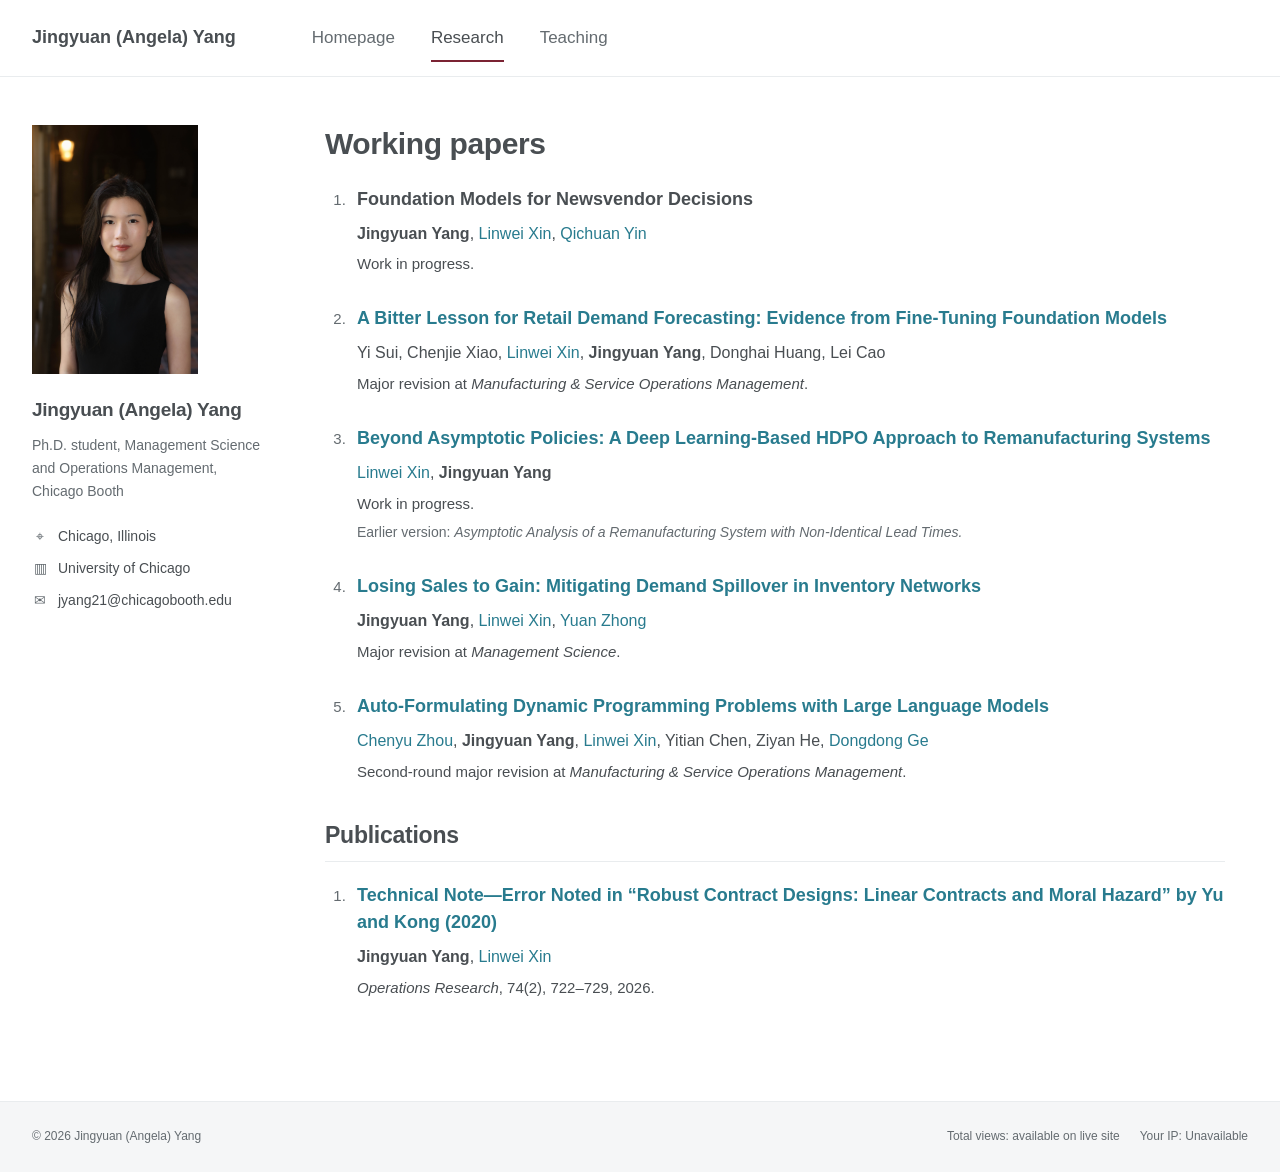
==== docs/research/index.html @ ed700d07 "Prepare academic homepage with current AI and inventory research" ====
<!doctype html>
<html lang="en"><head><meta charset="utf-8"><meta name="viewport" content="width=device-width, initial-scale=1">
<title>Research | Jingyuan (Angela) Yang</title><meta name="description" content="Jingyuan (Angela) Yang, Ph.D. student at Chicago Booth. Research on AI for supply chains, foundation models for inventory decisions, stochastic modeling, optimization, and deep learning.">
<link rel="canonical" href="https://angelaaa218.github.io/research/"><link rel="stylesheet" href="../assets/style.css"><link rel="icon" href="../assets/favicon.svg" type="image/svg+xml"></head>
<body><a class="skip-link" href="#main">Skip to content</a><header class="masthead"><div class="masthead-inner"><a class="site-name" href="../">Jingyuan (Angela) Yang</a><nav aria-label="Main navigation"><a href="../">Homepage</a><a href="../research/" aria-current="page">Research</a><a href="../teaching/">Teaching</a></nav></div></header>
<div class="layout"><aside class="profile" aria-label="Profile"><img class="portrait" src="../assets/portrait.jpg" alt="Jingyuan (Angela) Yang" width="3971" height="5957"><h2>Jingyuan (Angela) Yang</h2><p class="role">Ph.D. student, Management Science and Operations Management, Chicago Booth</p><ul class="profile-links"><li><span aria-hidden="true">⌖</span> Chicago, Illinois</li><li><span aria-hidden="true">▥</span> <a href="https://www.chicagobooth.edu/">University of Chicago</a></li><li><span aria-hidden="true">✉</span> <a href="mailto:jyang21@chicagobooth.edu">jyang21@chicagobooth.edu</a></li></ul></aside>
<main id="main"><h1>Working papers</h1><ol class="papers"><li class="paper"><h3>Foundation Models for Newsvendor Decisions</h3><p class="authors"><strong>Jingyuan Yang</strong>, <a href="https://xin.engineering.cornell.edu/">Linwei Xin</a>, <a href="https://ethanqyin.github.io/">Qichuan Yin</a></p><p class="status">Work in progress.</p></li><li class="paper"><h3><a href="https://papers.ssrn.com/sol3/papers.cfm?abstract_id=6788658">A Bitter Lesson for Retail Demand Forecasting: Evidence from Fine-Tuning Foundation Models</a></h3><p class="authors">Yi Sui, Chenjie Xiao, <a href="https://xin.engineering.cornell.edu/">Linwei Xin</a>, <strong>Jingyuan Yang</strong>, Donghai Huang, Lei Cao</p><p class="status">Major revision at <em>Manufacturing &amp; Service Operations Management</em>.</p></li><li class="paper"><h3><a href="https://papers.ssrn.com/sol3/papers.cfm?abstract_id=3760906">Beyond Asymptotic Policies: A Deep Learning-Based HDPO Approach to Remanufacturing Systems</a></h3><p class="authors"><a href="https://xin.engineering.cornell.edu/">Linwei Xin</a>, <strong>Jingyuan Yang</strong></p><p class="status">Work in progress.</p><p class="paper-note">Earlier version: <em>Asymptotic Analysis of a Remanufacturing System with Non-Identical Lead Times.</em></p></li><li class="paper"><h3><a href="https://papers.ssrn.com/sol3/papers.cfm?abstract_id=5291958">Losing Sales to Gain: Mitigating Demand Spillover in Inventory Networks</a></h3><p class="authors"><strong>Jingyuan Yang</strong>, <a href="https://xin.engineering.cornell.edu/">Linwei Xin</a>, <a href="https://faculty.chicagobooth.edu/Yuan-Zhong">Yuan Zhong</a></p><p class="status">Major revision at <em>Management Science</em>.</p></li><li class="paper"><h3><a href="https://papers.ssrn.com/sol3/papers.cfm?abstract_id=5350161">Auto-Formulating Dynamic Programming Problems with Large Language Models</a></h3><p class="authors"><a href="https://0xzhouchenyu.github.io/">Chenyu Zhou</a>, <strong>Jingyuan Yang</strong>, <a href="https://xin.engineering.cornell.edu/">Linwei Xin</a>, Yitian Chen, Ziyan He, <a href="https://www.acem.sjtu.edu.cn/en/faculty/gedongdong.html">Dongdong Ge</a></p><p class="status">Second-round major revision at <em>Manufacturing &amp; Service Operations Management</em>.</p></li></ol><h2>Publications</h2><ol class="papers"><li class="paper"><h3><a href="https://papers.ssrn.com/sol3/papers.cfm?abstract_id=3895883">Technical Note—Error Noted in “Robust Contract Designs: Linear Contracts and Moral Hazard” by Yu and Kong (2020)</a></h3><p class="authors"><strong>Jingyuan Yang</strong>, <a href="https://xin.engineering.cornell.edu/">Linwei Xin</a></p><p class="status"><em>Operations Research</em>, 74(2), 722–729, 2026.</p></li></ol></main></div><footer><div class="footer-inner"><span>© 2026 Jingyuan (Angela) Yang</span><section class="visitor-stats" aria-label="Visitor statistics"><span id="view-counter">Total views: available on live site</span><span>Your IP: <span id="visitor-ip" aria-live="polite">Requires JavaScript</span></span></section></div></footer><script src="../assets/visitors.js" defer></script></body></html>
---- docs/assets/style.css ----
:root{color-scheme:light;--ink:#494e52;--muted:#646b70;--link:#287b8e;--line:#e9ecee;--accent:#7b2333}*{box-sizing:border-box}html{scroll-behavior:smooth}body{margin:0;color:var(--ink);background:#fff;font-family:-apple-system,BlinkMacSystemFont,"Segoe UI",Arial,sans-serif;font-size:17px;line-height:1.65}a{color:var(--link);text-underline-offset:3px}a:hover{color:#174e5a}a:focus-visible{outline:3px solid var(--accent);outline-offset:5px}p{margin:0 0 1.35rem}strong{font-weight:650}.masthead{border-bottom:1px solid var(--line)}.masthead-inner{max-width:1280px;margin:auto;min-height:76px;display:flex;align-items:center;gap:76px;padding:0 32px}.site-name{font-size:18px;font-weight:700;text-decoration:none;color:var(--ink)}nav{display:flex;gap:36px;align-self:stretch}nav a{position:relative;display:flex;align-items:center;color:var(--muted);text-decoration:none;font-size:17px}nav a[aria-current]{color:var(--ink)}nav a[aria-current]:after{position:absolute;bottom:14px;left:0;right:0;content:"";height:2px;background:var(--accent)}.layout{max-width:1280px;padding:48px 32px 72px;margin:0 auto;display:grid;grid-template-columns:235px minmax(0,1fr);gap:58px;min-height:calc(100vh - 161px)}.profile{align-self:start;position:sticky;top:32px;font-size:14px}.monogram{width:166px;height:166px;border:6px solid white;outline:1px solid var(--line);border-radius:50%;display:grid;place-items:center;background:#f4eeee;color:var(--accent);font-family:Georgia,serif;font-size:54px;letter-spacing:3px;margin:0 0 23px}.profile h2{font-size:19px;line-height:1.4;margin:0 0 10px;border:0;padding:0}.role{color:var(--muted);line-height:1.65;margin-bottom:22px}.profile-links{list-style:none;padding:0;margin:0}.profile-links li{display:flex;gap:10px;margin:9px 0;align-items:baseline}.profile-links span{width:16px;color:var(--muted);text-align:center}.profile-links a{color:var(--ink);text-decoration:none}.profile-links a:hover{text-decoration:underline}main{min-width:0;max-width:900px}h1{font-size:30px;line-height:1.25;margin:0 0 23px;letter-spacing:-.4px}h2{font-size:23px;line-height:1.35;margin:36px 0 20px;padding-bottom:10px;border-bottom:1px solid var(--line);letter-spacing:-.25px}h3{font-size:18px;line-height:1.5;margin:0 0 7px;font-weight:650}.intro{color:var(--muted)}.education{margin:0}.education div{margin:0 0 20px}.education dt{font-size:17px;font-weight:600}.education dd{margin:2px 0 0;font-size:15px;color:var(--muted)}.education dd span{display:block;font-size:14px}.papers{padding-left:25px;margin:0}.paper{padding-left:7px;margin:0 0 29px}.paper::marker{color:var(--muted);font-size:15px}.paper h3 a{text-decoration:none}.paper h3 a:hover{text-decoration:underline}.paper p{margin:5px 0;font-size:16px}.paper .authors{line-height:1.7}.authors a{text-decoration:none}.authors a:hover{text-decoration:underline}.paper .status{font-size:15px}.paper .paper-note{color:var(--muted);font-size:14px}.paper .paper-links{font-size:14px;margin-top:9px}.courses{list-style:none;padding:0;margin:28px 0}.courses li{padding:0 0 25px;margin:0 0 25px;border-bottom:1px solid var(--line)}.course-code{display:block;font-size:13px;letter-spacing:.8px;color:var(--muted);font-weight:500;margin-top:7px}.courses p{margin:3px 0;font-size:16px}.terms,.term-inline{color:var(--muted)}.term-inline:before{content:" · ";margin:0 8px}footer{background:#f5f6f7;border-top:1px solid var(--line);font-size:12px;color:var(--muted)}footer div{max-width:1280px;margin:auto;padding:25px 32px}.skip-link{position:absolute;top:-80px;left:16px;padding:8px 16px;background:white;z-index:2}.skip-link:focus{top:8px}@media(min-width:1500px){.layout,.masthead-inner,footer div{max-width:1320px}}@media(max-width:850px){.masthead-inner{gap:30px;padding:0 24px}.layout{grid-template-columns:190px minmax(0,1fr);gap:32px;padding:35px 24px 55px}.profile h2{font-size:17px}.monogram{width:140px;height:140px}nav{gap:24px}.site-name{font-size:16px}}@media(max-width:650px){body{font-size:16px}.masthead-inner{display:block;padding:17px 22px 0}.site-name{font-size:18px}nav{gap:29px;height:49px}nav a{font-size:15px}nav a[aria-current]:after{bottom:5px}.layout{display:block;padding:28px 22px 46px}.profile{position:static;display:grid;grid-template-columns:88px 1fr;column-gap:20px;margin-bottom:33px;padding-bottom:24px;border-bottom:1px solid var(--line)}.monogram{grid-row:1/3;width:82px;height:82px;font-size:29px;margin:3px 0 0;border-width:3px}.profile h2{font-size:18px;margin:0 0 7px}.role{font-size:13px;margin:0}.profile-links{grid-column:1/-1;display:flex;flex-wrap:wrap;gap:0 19px;margin-top:13px;font-size:12px}.profile-links li{margin:6px 0;gap:6px}.profile-links li:nth-child(2){display:none}h1{font-size:28px}h2{font-size:21px}.paper h3{font-size:17px}.paper p{font-size:15px}footer div{padding:22px}.term-inline{display:block}.term-inline:before{content:none}}@media(prefers-reduced-motion:reduce){html{scroll-behavior:auto}}@media print{.masthead,.profile,footer{display:none}.layout{display:block;padding:0}a{color:inherit}.paper{break-inside:avoid}}

.profile-links a{overflow-wrap:anywhere;min-width:0}.profile-links span{flex-shrink:0}

.teaching-section{margin-top:52px}.teaching-section h2{margin-top:0}.teaching-list{padding-left:27px;margin:22px 0 0}.teaching-list li{padding-left:2px;margin:0 0 13px;line-height:1.65}

.portrait{display:block;object-fit:cover;object-position:50% 40%;letter-spacing:normal}
.education dd{display:flex;align-items:baseline;justify-content:space-between;gap:20px}
.education dd .degree{font-size:15px;display:block}
.education dd .education-date{white-space:nowrap;text-align:right;flex-shrink:0}
.course-row{display:flex;align-items:baseline;justify-content:space-between;gap:24px}
.course-date{white-space:nowrap;text-align:right;flex-shrink:0}
@media(max-width:1050px){.course-row{flex-wrap:wrap;gap:2px 20px}.course-date{margin-left:auto}}
@media(max-width:650px){.education dd{flex-wrap:wrap;gap:2px 15px}.education-date{margin-left:auto}.course-date{white-space:normal;flex-shrink:1;max-width:100%}}

.portrait{display:block;width:166px;height:auto;border:0;border-radius:0;outline:0;margin:0 0 23px;object-fit:contain}
@media(max-width:850px){.portrait{width:140px}}
@media(max-width:650px){.portrait{grid-row:1/3;width:82px;height:auto;margin:3px 0 0}}

.footer-inner{display:flex;justify-content:space-between;align-items:center;gap:18px;flex-wrap:wrap}.visitor-stats{display:flex;gap:20px;align-items:center;flex-wrap:wrap}.visitor-stats img{display:block;height:20px}.visitor-stats a{display:inline-block}.visitor-stats span{overflow-wrap:anywhere}
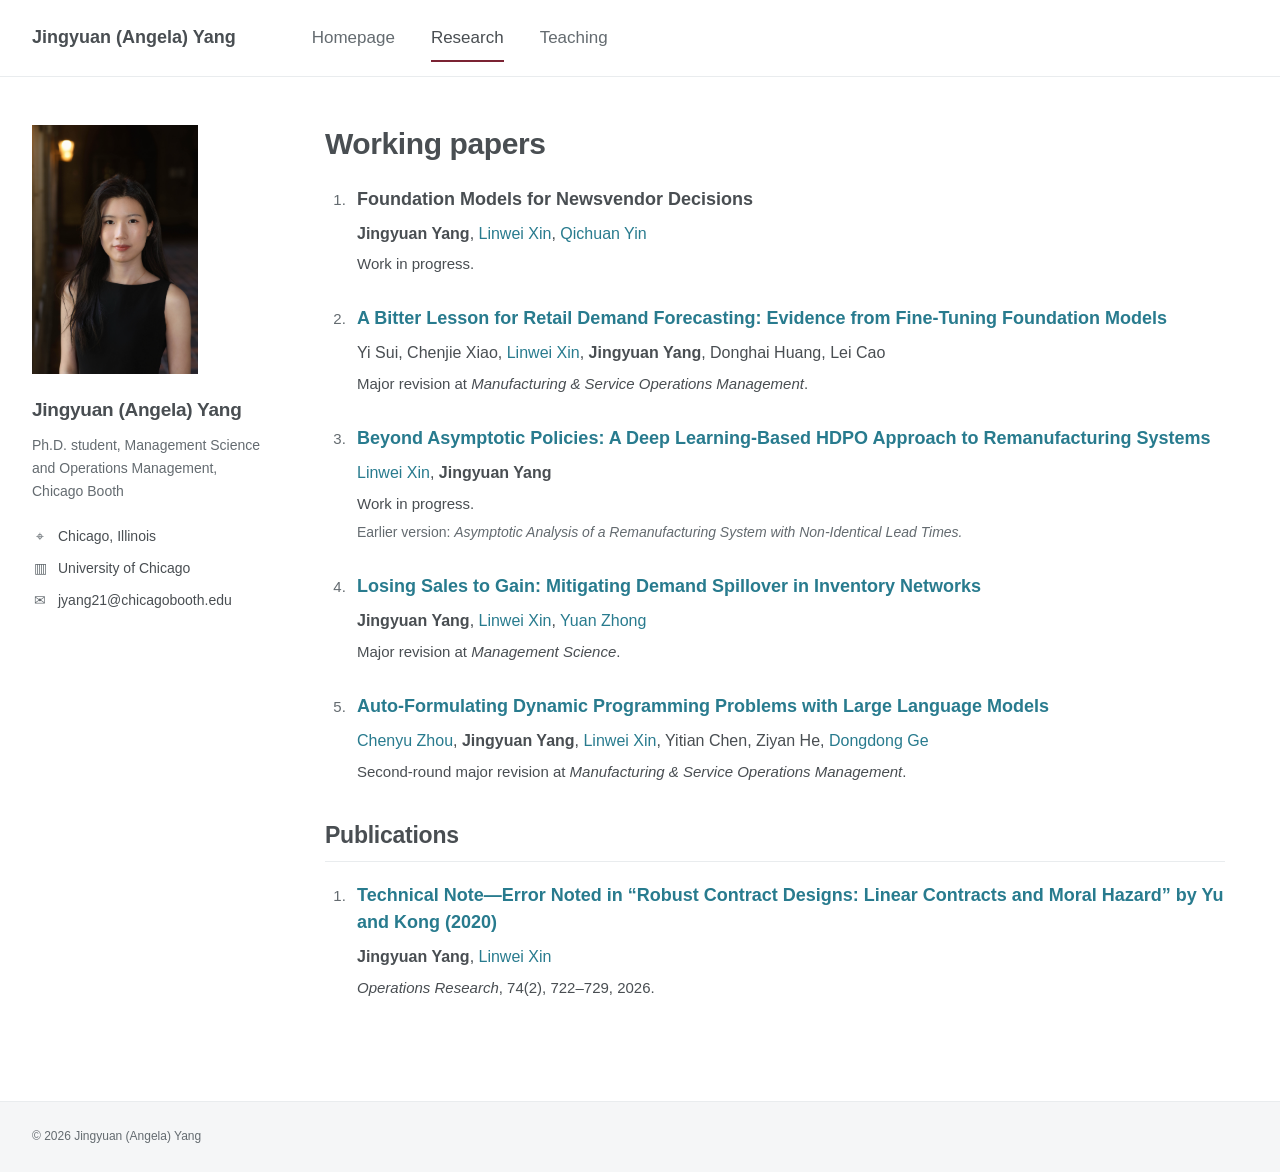
==== commit 5d374179: "Remove public visitor metrics and document private analytics setup" ====
--- a/docs/research/index.html
+++ b/docs/research/index.html
@@ -4,4 +4,4 @@
 <link rel="canonical" href="https://angelaaa218.github.io/research/"><link rel="stylesheet" href="../assets/style.css"><link rel="icon" href="../assets/favicon.svg" type="image/svg+xml"></head>
 <body><a class="skip-link" href="#main">Skip to content</a><header class="masthead"><div class="masthead-inner"><a class="site-name" href="../">Jingyuan (Angela) Yang</a><nav aria-label="Main navigation"><a href="../">Homepage</a><a href="../research/" aria-current="page">Research</a><a href="../teaching/">Teaching</a></nav></div></header>
 <div class="layout"><aside class="profile" aria-label="Profile"><img class="portrait" src="../assets/portrait.jpg" alt="Jingyuan (Angela) Yang" width="3971" height="5957"><h2>Jingyuan (Angela) Yang</h2><p class="role">Ph.D. student, Management Science and Operations Management, Chicago Booth</p><ul class="profile-links"><li><span aria-hidden="true">⌖</span> Chicago, Illinois</li><li><span aria-hidden="true">▥</span> <a href="https://www.chicagobooth.edu/">University of Chicago</a></li><li><span aria-hidden="true">✉</span> <a href="mailto:jyang21@chicagobooth.edu">jyang21@chicagobooth.edu</a></li></ul></aside>
-<main id="main"><h1>Working papers</h1><ol class="papers"><li class="paper"><h3>Foundation Models for Newsvendor Decisions</h3><p class="authors"><strong>Jingyuan Yang</strong>, <a href="https://xin.engineering.cornell.edu/">Linwei Xin</a>, <a href="https://ethanqyin.github.io/">Qichuan Yin</a></p><p class="status">Work in progress.</p></li><li class="paper"><h3><a href="https://papers.ssrn.com/sol3/papers.cfm?abstract_id=6788658">A Bitter Lesson for Retail Demand Forecasting: Evidence from Fine-Tuning Foundation Models</a></h3><p class="authors">Yi Sui, Chenjie Xiao, <a href="https://xin.engineering.cornell.edu/">Linwei Xin</a>, <strong>Jingyuan Yang</strong>, Donghai Huang, Lei Cao</p><p class="status">Major revision at <em>Manufacturing &amp; Service Operations Management</em>.</p></li><li class="paper"><h3><a href="https://papers.ssrn.com/sol3/papers.cfm?abstract_id=3760906">Beyond Asymptotic Policies: A Deep Learning-Based HDPO Approach to Remanufacturing Systems</a></h3><p class="authors"><a href="https://xin.engineering.cornell.edu/">Linwei Xin</a>, <strong>Jingyuan Yang</strong></p><p class="status">Work in progress.</p><p class="paper-note">Earlier version: <em>Asymptotic Analysis of a Remanufacturing System with Non-Identical Lead Times.</em></p></li><li class="paper"><h3><a href="https://papers.ssrn.com/sol3/papers.cfm?abstract_id=5291958">Losing Sales to Gain: Mitigating Demand Spillover in Inventory Networks</a></h3><p class="authors"><strong>Jingyuan Yang</strong>, <a href="https://xin.engineering.cornell.edu/">Linwei Xin</a>, <a href="https://faculty.chicagobooth.edu/Yuan-Zhong">Yuan Zhong</a></p><p class="status">Major revision at <em>Management Science</em>.</p></li><li class="paper"><h3><a href="https://papers.ssrn.com/sol3/papers.cfm?abstract_id=5350161">Auto-Formulating Dynamic Programming Problems with Large Language Models</a></h3><p class="authors"><a href="https://0xzhouchenyu.github.io/">Chenyu Zhou</a>, <strong>Jingyuan Yang</strong>, <a href="https://xin.engineering.cornell.edu/">Linwei Xin</a>, Yitian Chen, Ziyan He, <a href="https://www.acem.sjtu.edu.cn/en/faculty/gedongdong.html">Dongdong Ge</a></p><p class="status">Second-round major revision at <em>Manufacturing &amp; Service Operations Management</em>.</p></li></ol><h2>Publications</h2><ol class="papers"><li class="paper"><h3><a href="https://papers.ssrn.com/sol3/papers.cfm?abstract_id=3895883">Technical Note—Error Noted in “Robust Contract Designs: Linear Contracts and Moral Hazard” by Yu and Kong (2020)</a></h3><p class="authors"><strong>Jingyuan Yang</strong>, <a href="https://xin.engineering.cornell.edu/">Linwei Xin</a></p><p class="status"><em>Operations Research</em>, 74(2), 722–729, 2026.</p></li></ol></main></div><footer><div class="footer-inner"><span>© 2026 Jingyuan (Angela) Yang</span><section class="visitor-stats" aria-label="Visitor statistics"><span id="view-counter">Total views: available on live site</span><span>Your IP: <span id="visitor-ip" aria-live="polite">Requires JavaScript</span></span></section></div></footer><script src="../assets/visitors.js" defer></script></body></html>+<main id="main"><h1>Working papers</h1><ol class="papers"><li class="paper"><h3>Foundation Models for Newsvendor Decisions</h3><p class="authors"><strong>Jingyuan Yang</strong>, <a href="https://xin.engineering.cornell.edu/">Linwei Xin</a>, <a href="https://ethanqyin.github.io/">Qichuan Yin</a></p><p class="status">Work in progress.</p></li><li class="paper"><h3><a href="https://papers.ssrn.com/sol3/papers.cfm?abstract_id=6788658">A Bitter Lesson for Retail Demand Forecasting: Evidence from Fine-Tuning Foundation Models</a></h3><p class="authors">Yi Sui, Chenjie Xiao, <a href="https://xin.engineering.cornell.edu/">Linwei Xin</a>, <strong>Jingyuan Yang</strong>, Donghai Huang, Lei Cao</p><p class="status">Major revision at <em>Manufacturing &amp; Service Operations Management</em>.</p></li><li class="paper"><h3><a href="https://papers.ssrn.com/sol3/papers.cfm?abstract_id=3760906">Beyond Asymptotic Policies: A Deep Learning-Based HDPO Approach to Remanufacturing Systems</a></h3><p class="authors"><a href="https://xin.engineering.cornell.edu/">Linwei Xin</a>, <strong>Jingyuan Yang</strong></p><p class="status">Work in progress.</p><p class="paper-note">Earlier version: <em>Asymptotic Analysis of a Remanufacturing System with Non-Identical Lead Times.</em></p></li><li class="paper"><h3><a href="https://papers.ssrn.com/sol3/papers.cfm?abstract_id=5291958">Losing Sales to Gain: Mitigating Demand Spillover in Inventory Networks</a></h3><p class="authors"><strong>Jingyuan Yang</strong>, <a href="https://xin.engineering.cornell.edu/">Linwei Xin</a>, <a href="https://faculty.chicagobooth.edu/Yuan-Zhong">Yuan Zhong</a></p><p class="status">Major revision at <em>Management Science</em>.</p></li><li class="paper"><h3><a href="https://papers.ssrn.com/sol3/papers.cfm?abstract_id=5350161">Auto-Formulating Dynamic Programming Problems with Large Language Models</a></h3><p class="authors"><a href="https://0xzhouchenyu.github.io/">Chenyu Zhou</a>, <strong>Jingyuan Yang</strong>, <a href="https://xin.engineering.cornell.edu/">Linwei Xin</a>, Yitian Chen, Ziyan He, <a href="https://www.acem.sjtu.edu.cn/en/faculty/gedongdong.html">Dongdong Ge</a></p><p class="status">Second-round major revision at <em>Manufacturing &amp; Service Operations Management</em>.</p></li></ol><h2>Publications</h2><ol class="papers"><li class="paper"><h3><a href="https://papers.ssrn.com/sol3/papers.cfm?abstract_id=3895883">Technical Note—Error Noted in “Robust Contract Designs: Linear Contracts and Moral Hazard” by Yu and Kong (2020)</a></h3><p class="authors"><strong>Jingyuan Yang</strong>, <a href="https://xin.engineering.cornell.edu/">Linwei Xin</a></p><p class="status"><em>Operations Research</em>, 74(2), 722–729, 2026.</p></li></ol></main></div><footer><div class="footer-inner"><span>© 2026 Jingyuan (Angela) Yang</span></div></footer></body></html>
--- a/docs/assets/style.css
+++ b/docs/assets/style.css
@@ -17,4 +17,4 @@
 @media(max-width:850px){.portrait{width:140px}}
 @media(max-width:650px){.portrait{grid-row:1/3;width:82px;height:auto;margin:3px 0 0}}
 
-.footer-inner{display:flex;justify-content:space-between;align-items:center;gap:18px;flex-wrap:wrap}.visitor-stats{display:flex;gap:20px;align-items:center;flex-wrap:wrap}.visitor-stats img{display:block;height:20px}.visitor-stats a{display:inline-block}.visitor-stats span{overflow-wrap:anywhere}
+.footer-inner{display:flex;align-items:center}
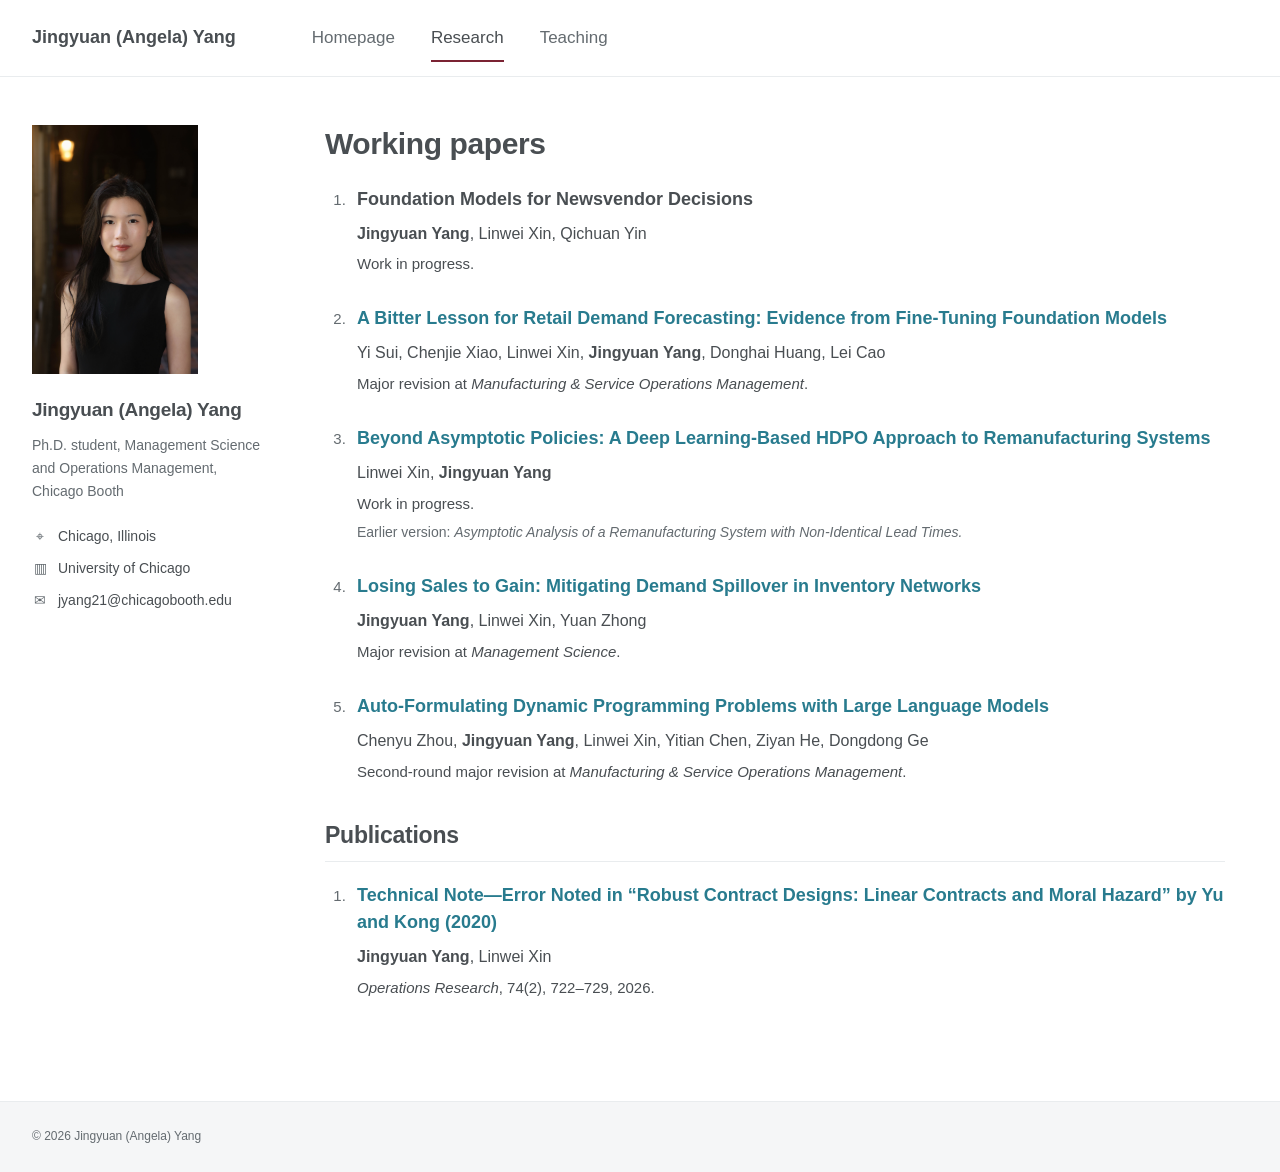
==== commit 60695e88: "Update profile links, contact line, coauthor display, and teaching experience" ====
--- a/docs/research/index.html
+++ b/docs/research/index.html
@@ -3,5 +3,5 @@
 <title>Research | Jingyuan (Angela) Yang</title><meta name="description" content="Jingyuan (Angela) Yang, Ph.D. student at Chicago Booth. Research on AI for supply chains, foundation models for inventory decisions, stochastic modeling, optimization, and deep learning.">
 <link rel="canonical" href="https://angelaaa218.github.io/research/"><link rel="stylesheet" href="../assets/style.css"><link rel="icon" href="../assets/favicon.svg" type="image/svg+xml"></head>
 <body><a class="skip-link" href="#main">Skip to content</a><header class="masthead"><div class="masthead-inner"><a class="site-name" href="../">Jingyuan (Angela) Yang</a><nav aria-label="Main navigation"><a href="../">Homepage</a><a href="../research/" aria-current="page">Research</a><a href="../teaching/">Teaching</a></nav></div></header>
-<div class="layout"><aside class="profile" aria-label="Profile"><img class="portrait" src="../assets/portrait.jpg" alt="Jingyuan (Angela) Yang" width="3971" height="5957"><h2>Jingyuan (Angela) Yang</h2><p class="role">Ph.D. student, Management Science and Operations Management, Chicago Booth</p><ul class="profile-links"><li><span aria-hidden="true">⌖</span> Chicago, Illinois</li><li><span aria-hidden="true">▥</span> <a href="https://www.chicagobooth.edu/">University of Chicago</a></li><li><span aria-hidden="true">✉</span> <a href="mailto:jyang21@chicagobooth.edu">jyang21@chicagobooth.edu</a></li></ul></aside>
-<main id="main"><h1>Working papers</h1><ol class="papers"><li class="paper"><h3>Foundation Models for Newsvendor Decisions</h3><p class="authors"><strong>Jingyuan Yang</strong>, <a href="https://xin.engineering.cornell.edu/">Linwei Xin</a>, <a href="https://ethanqyin.github.io/">Qichuan Yin</a></p><p class="status">Work in progress.</p></li><li class="paper"><h3><a href="https://papers.ssrn.com/sol3/papers.cfm?abstract_id=6788658">A Bitter Lesson for Retail Demand Forecasting: Evidence from Fine-Tuning Foundation Models</a></h3><p class="authors">Yi Sui, Chenjie Xiao, <a href="https://xin.engineering.cornell.edu/">Linwei Xin</a>, <strong>Jingyuan Yang</strong>, Donghai Huang, Lei Cao</p><p class="status">Major revision at <em>Manufacturing &amp; Service Operations Management</em>.</p></li><li class="paper"><h3><a href="https://papers.ssrn.com/sol3/papers.cfm?abstract_id=3760906">Beyond Asymptotic Policies: A Deep Learning-Based HDPO Approach to Remanufacturing Systems</a></h3><p class="authors"><a href="https://xin.engineering.cornell.edu/">Linwei Xin</a>, <strong>Jingyuan Yang</strong></p><p class="status">Work in progress.</p><p class="paper-note">Earlier version: <em>Asymptotic Analysis of a Remanufacturing System with Non-Identical Lead Times.</em></p></li><li class="paper"><h3><a href="https://papers.ssrn.com/sol3/papers.cfm?abstract_id=5291958">Losing Sales to Gain: Mitigating Demand Spillover in Inventory Networks</a></h3><p class="authors"><strong>Jingyuan Yang</strong>, <a href="https://xin.engineering.cornell.edu/">Linwei Xin</a>, <a href="https://faculty.chicagobooth.edu/Yuan-Zhong">Yuan Zhong</a></p><p class="status">Major revision at <em>Management Science</em>.</p></li><li class="paper"><h3><a href="https://papers.ssrn.com/sol3/papers.cfm?abstract_id=5350161">Auto-Formulating Dynamic Programming Problems with Large Language Models</a></h3><p class="authors"><a href="https://0xzhouchenyu.github.io/">Chenyu Zhou</a>, <strong>Jingyuan Yang</strong>, <a href="https://xin.engineering.cornell.edu/">Linwei Xin</a>, Yitian Chen, Ziyan He, <a href="https://www.acem.sjtu.edu.cn/en/faculty/gedongdong.html">Dongdong Ge</a></p><p class="status">Second-round major revision at <em>Manufacturing &amp; Service Operations Management</em>.</p></li></ol><h2>Publications</h2><ol class="papers"><li class="paper"><h3><a href="https://papers.ssrn.com/sol3/papers.cfm?abstract_id=3895883">Technical Note—Error Noted in “Robust Contract Designs: Linear Contracts and Moral Hazard” by Yu and Kong (2020)</a></h3><p class="authors"><strong>Jingyuan Yang</strong>, <a href="https://xin.engineering.cornell.edu/">Linwei Xin</a></p><p class="status"><em>Operations Research</em>, 74(2), 722–729, 2026.</p></li></ol></main></div><footer><div class="footer-inner"><span>© 2026 Jingyuan (Angela) Yang</span></div></footer></body></html>+<div class="layout"><aside class="profile" aria-label="Profile"><img class="portrait" src="../assets/portrait.jpg" alt="Jingyuan (Angela) Yang" width="3971" height="5957"><h2>Jingyuan (Angela) Yang</h2><p class="role">Ph.D. student, Management Science and Operations Management, Chicago Booth</p><ul class="profile-links"><li><span aria-hidden="true">⌖</span> Chicago, Illinois</li><li><span aria-hidden="true">▥</span> <a href="http://chicagobooth.edu/phd">University of Chicago</a></li><li><span aria-hidden="true">✉</span> <a href="mailto:jyang21@chicagobooth.edu">jyang21@chicagobooth.edu</a></li></ul></aside>
+<main id="main"><h1>Working papers</h1><ol class="papers"><li class="paper"><h3>Foundation Models for Newsvendor Decisions</h3><p class="authors"><strong>Jingyuan Yang</strong>, Linwei Xin, Qichuan Yin</p><p class="status">Work in progress.</p></li><li class="paper"><h3><a href="https://papers.ssrn.com/sol3/papers.cfm?abstract_id=6788658">A Bitter Lesson for Retail Demand Forecasting: Evidence from Fine-Tuning Foundation Models</a></h3><p class="authors">Yi Sui, Chenjie Xiao, Linwei Xin, <strong>Jingyuan Yang</strong>, Donghai Huang, Lei Cao</p><p class="status">Major revision at <em>Manufacturing &amp; Service Operations Management</em>.</p></li><li class="paper"><h3><a href="https://papers.ssrn.com/sol3/papers.cfm?abstract_id=3760906">Beyond Asymptotic Policies: A Deep Learning-Based HDPO Approach to Remanufacturing Systems</a></h3><p class="authors">Linwei Xin, <strong>Jingyuan Yang</strong></p><p class="status">Work in progress.</p><p class="paper-note">Earlier version: <em>Asymptotic Analysis of a Remanufacturing System with Non-Identical Lead Times.</em></p></li><li class="paper"><h3><a href="https://papers.ssrn.com/sol3/papers.cfm?abstract_id=5291958">Losing Sales to Gain: Mitigating Demand Spillover in Inventory Networks</a></h3><p class="authors"><strong>Jingyuan Yang</strong>, Linwei Xin, Yuan Zhong</p><p class="status">Major revision at <em>Management Science</em>.</p></li><li class="paper"><h3><a href="https://papers.ssrn.com/sol3/papers.cfm?abstract_id=5350161">Auto-Formulating Dynamic Programming Problems with Large Language Models</a></h3><p class="authors">Chenyu Zhou, <strong>Jingyuan Yang</strong>, Linwei Xin, Yitian Chen, Ziyan He, Dongdong Ge</p><p class="status">Second-round major revision at <em>Manufacturing &amp; Service Operations Management</em>.</p></li></ol><h2>Publications</h2><ol class="papers"><li class="paper"><h3><a href="https://papers.ssrn.com/sol3/papers.cfm?abstract_id=3895883">Technical Note—Error Noted in “Robust Contract Designs: Linear Contracts and Moral Hazard” by Yu and Kong (2020)</a></h3><p class="authors"><strong>Jingyuan Yang</strong>, Linwei Xin</p><p class="status"><em>Operations Research</em>, 74(2), 722–729, 2026.</p></li></ol></main></div><footer><div class="footer-inner"><span>© 2026 Jingyuan (Angela) Yang</span></div></footer><script src="../assets/analytics.js" data-project="13364396" data-security="10fe394c" defer></script></body></html>
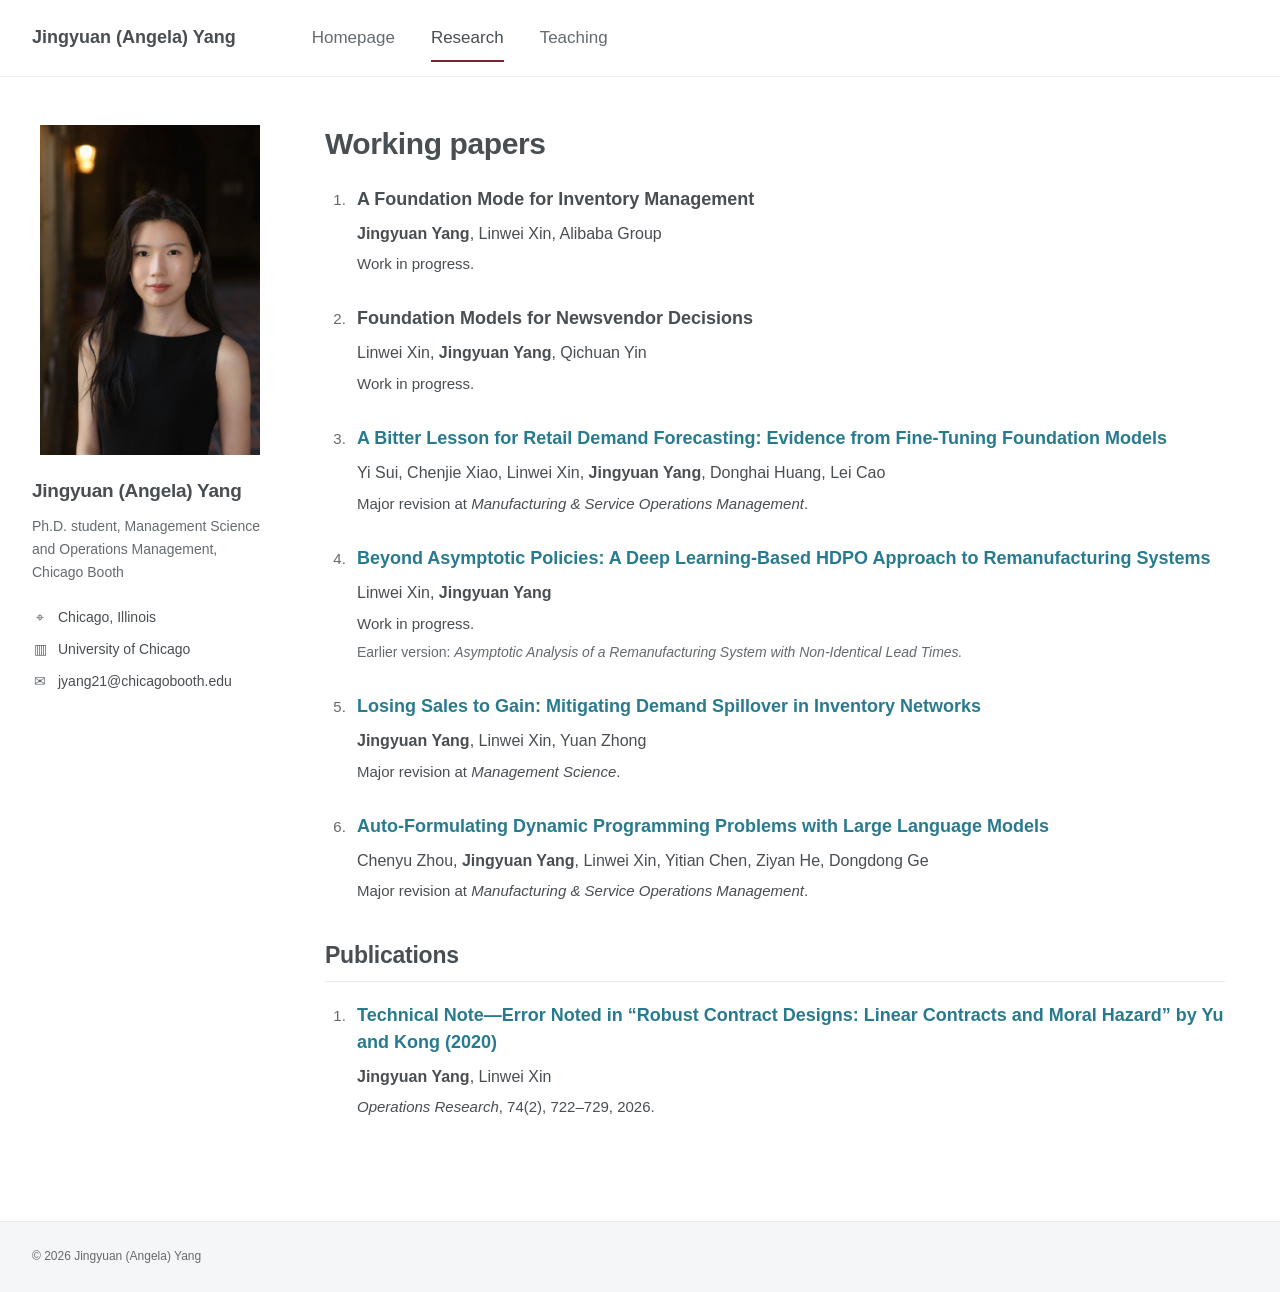
==== commit f65612d3: "Finalize approved academic website for publication" ====
--- a/docs/research/index.html
+++ b/docs/research/index.html
@@ -4,4 +4,4 @@
 <link rel="canonical" href="https://angelaaa218.github.io/research/"><link rel="stylesheet" href="../assets/style.css"><link rel="icon" href="../assets/favicon.svg" type="image/svg+xml"></head>
 <body><a class="skip-link" href="#main">Skip to content</a><header class="masthead"><div class="masthead-inner"><a class="site-name" href="../">Jingyuan (Angela) Yang</a><nav aria-label="Main navigation"><a href="../">Homepage</a><a href="../research/" aria-current="page">Research</a><a href="../teaching/">Teaching</a></nav></div></header>
 <div class="layout"><aside class="profile" aria-label="Profile"><img class="portrait" src="../assets/portrait.jpg" alt="Jingyuan (Angela) Yang" width="3971" height="5957"><h2>Jingyuan (Angela) Yang</h2><p class="role">Ph.D. student, Management Science and Operations Management, Chicago Booth</p><ul class="profile-links"><li><span aria-hidden="true">⌖</span> Chicago, Illinois</li><li><span aria-hidden="true">▥</span> <a href="http://chicagobooth.edu/phd">University of Chicago</a></li><li><span aria-hidden="true">✉</span> <a href="mailto:jyang21@chicagobooth.edu">jyang21@chicagobooth.edu</a></li></ul></aside>
-<main id="main"><h1>Working papers</h1><ol class="papers"><li class="paper"><h3>Foundation Models for Newsvendor Decisions</h3><p class="authors"><strong>Jingyuan Yang</strong>, Linwei Xin, Qichuan Yin</p><p class="status">Work in progress.</p></li><li class="paper"><h3><a href="https://papers.ssrn.com/sol3/papers.cfm?abstract_id=6788658">A Bitter Lesson for Retail Demand Forecasting: Evidence from Fine-Tuning Foundation Models</a></h3><p class="authors">Yi Sui, Chenjie Xiao, Linwei Xin, <strong>Jingyuan Yang</strong>, Donghai Huang, Lei Cao</p><p class="status">Major revision at <em>Manufacturing &amp; Service Operations Management</em>.</p></li><li class="paper"><h3><a href="https://papers.ssrn.com/sol3/papers.cfm?abstract_id=3760906">Beyond Asymptotic Policies: A Deep Learning-Based HDPO Approach to Remanufacturing Systems</a></h3><p class="authors">Linwei Xin, <strong>Jingyuan Yang</strong></p><p class="status">Work in progress.</p><p class="paper-note">Earlier version: <em>Asymptotic Analysis of a Remanufacturing System with Non-Identical Lead Times.</em></p></li><li class="paper"><h3><a href="https://papers.ssrn.com/sol3/papers.cfm?abstract_id=5291958">Losing Sales to Gain: Mitigating Demand Spillover in Inventory Networks</a></h3><p class="authors"><strong>Jingyuan Yang</strong>, Linwei Xin, Yuan Zhong</p><p class="status">Major revision at <em>Management Science</em>.</p></li><li class="paper"><h3><a href="https://papers.ssrn.com/sol3/papers.cfm?abstract_id=5350161">Auto-Formulating Dynamic Programming Problems with Large Language Models</a></h3><p class="authors">Chenyu Zhou, <strong>Jingyuan Yang</strong>, Linwei Xin, Yitian Chen, Ziyan He, Dongdong Ge</p><p class="status">Second-round major revision at <em>Manufacturing &amp; Service Operations Management</em>.</p></li></ol><h2>Publications</h2><ol class="papers"><li class="paper"><h3><a href="https://papers.ssrn.com/sol3/papers.cfm?abstract_id=3895883">Technical Note—Error Noted in “Robust Contract Designs: Linear Contracts and Moral Hazard” by Yu and Kong (2020)</a></h3><p class="authors"><strong>Jingyuan Yang</strong>, Linwei Xin</p><p class="status"><em>Operations Research</em>, 74(2), 722–729, 2026.</p></li></ol></main></div><footer><div class="footer-inner"><span>© 2026 Jingyuan (Angela) Yang</span></div></footer><script src="../assets/analytics.js" data-project="13364396" data-security="10fe394c" defer></script></body></html>+<main id="main"><h1>Working papers</h1><ol class="papers"><li class="paper"><h3>A Foundation Mode for Inventory Management</h3><p class="authors"><strong>Jingyuan Yang</strong>, Linwei Xin, Alibaba Group</p><p class="status">Work in progress.</p></li><li class="paper"><h3>Foundation Models for Newsvendor Decisions</h3><p class="authors">Linwei Xin, <strong>Jingyuan Yang</strong>, Qichuan Yin</p><p class="status">Work in progress.</p></li><li class="paper"><h3><a href="https://papers.ssrn.com/sol3/papers.cfm?abstract_id=6788658">A Bitter Lesson for Retail Demand Forecasting: Evidence from Fine-Tuning Foundation Models</a></h3><p class="authors">Yi Sui, Chenjie Xiao, Linwei Xin, <strong>Jingyuan Yang</strong>, Donghai Huang, Lei Cao</p><p class="status">Major revision at <em>Manufacturing &amp; Service Operations Management</em>.</p></li><li class="paper"><h3><a href="https://papers.ssrn.com/sol3/papers.cfm?abstract_id=3760906">Beyond Asymptotic Policies: A Deep Learning-Based HDPO Approach to Remanufacturing Systems</a></h3><p class="authors">Linwei Xin, <strong>Jingyuan Yang</strong></p><p class="status">Work in progress.</p><p class="paper-note">Earlier version: <em>Asymptotic Analysis of a Remanufacturing System with Non-Identical Lead Times.</em></p></li><li class="paper"><h3><a href="https://papers.ssrn.com/sol3/papers.cfm?abstract_id=5291958">Losing Sales to Gain: Mitigating Demand Spillover in Inventory Networks</a></h3><p class="authors"><strong>Jingyuan Yang</strong>, Linwei Xin, Yuan Zhong</p><p class="status">Major revision at <em>Management Science</em>.</p></li><li class="paper"><h3><a href="https://papers.ssrn.com/sol3/papers.cfm?abstract_id=5350161">Auto-Formulating Dynamic Programming Problems with Large Language Models</a></h3><p class="authors">Chenyu Zhou, <strong>Jingyuan Yang</strong>, Linwei Xin, Yitian Chen, Ziyan He, Dongdong Ge</p><p class="status">Major revision at <em>Manufacturing &amp; Service Operations Management</em>.</p></li></ol><h2>Publications</h2><ol class="papers"><li class="paper"><h3><a href="https://papers.ssrn.com/sol3/papers.cfm?abstract_id=3895883">Technical Note—Error Noted in “Robust Contract Designs: Linear Contracts and Moral Hazard” by Yu and Kong (2020)</a></h3><p class="authors"><strong>Jingyuan Yang</strong>, Linwei Xin</p><p class="status"><em>Operations Research</em>, 74(2), 722–729, 2026.</p></li></ol></main></div><footer><div class="footer-inner"><span>© 2026 Jingyuan (Angela) Yang</span></div></footer><script src="../assets/analytics.js" data-project="13364396" data-security="10fe394c" defer></script></body></html>
--- a/docs/assets/style.css
+++ b/docs/assets/style.css
@@ -13,8 +13,11 @@
 @media(max-width:1050px){.course-row{flex-wrap:wrap;gap:2px 20px}.course-date{margin-left:auto}}
 @media(max-width:650px){.education dd{flex-wrap:wrap;gap:2px 15px}.education-date{margin-left:auto}.course-date{white-space:normal;flex-shrink:1;max-width:100%}}
 
-.portrait{display:block;width:166px;height:auto;border:0;border-radius:0;outline:0;margin:0 0 23px;object-fit:contain}
-@media(max-width:850px){.portrait{width:140px}}
-@media(max-width:650px){.portrait{grid-row:1/3;width:82px;height:auto;margin:3px 0 0}}
+.portrait{display:block;width:100%;max-width:220px;height:auto;border:0;border-radius:0;outline:0;margin:0 auto 23px;object-fit:contain}
+@media(max-width:850px){.portrait{max-width:180px}}
+@media(max-width:650px){.portrait{grid-row:1/3;width:88px;max-width:100%;height:auto;margin:3px auto 0;justify-self:center}}
 
 .footer-inner{display:flex;align-items:center}
+
+@font-face{font-family:"Homepage Name Kai";src:local("Kaiti SC"),local("STKaiti"),local("KaiTi"),url("fonts/name-kai.woff") format("woff");font-style:normal;font-weight:400;font-display:swap;unicode-range:U+6768,U+9759,U+8FDC}
+.chinese-name{font-family:"Homepage Name Kai","Kaiti SC",STKaiti,KaiTi,serif;font-size:1.1em;font-weight:400}
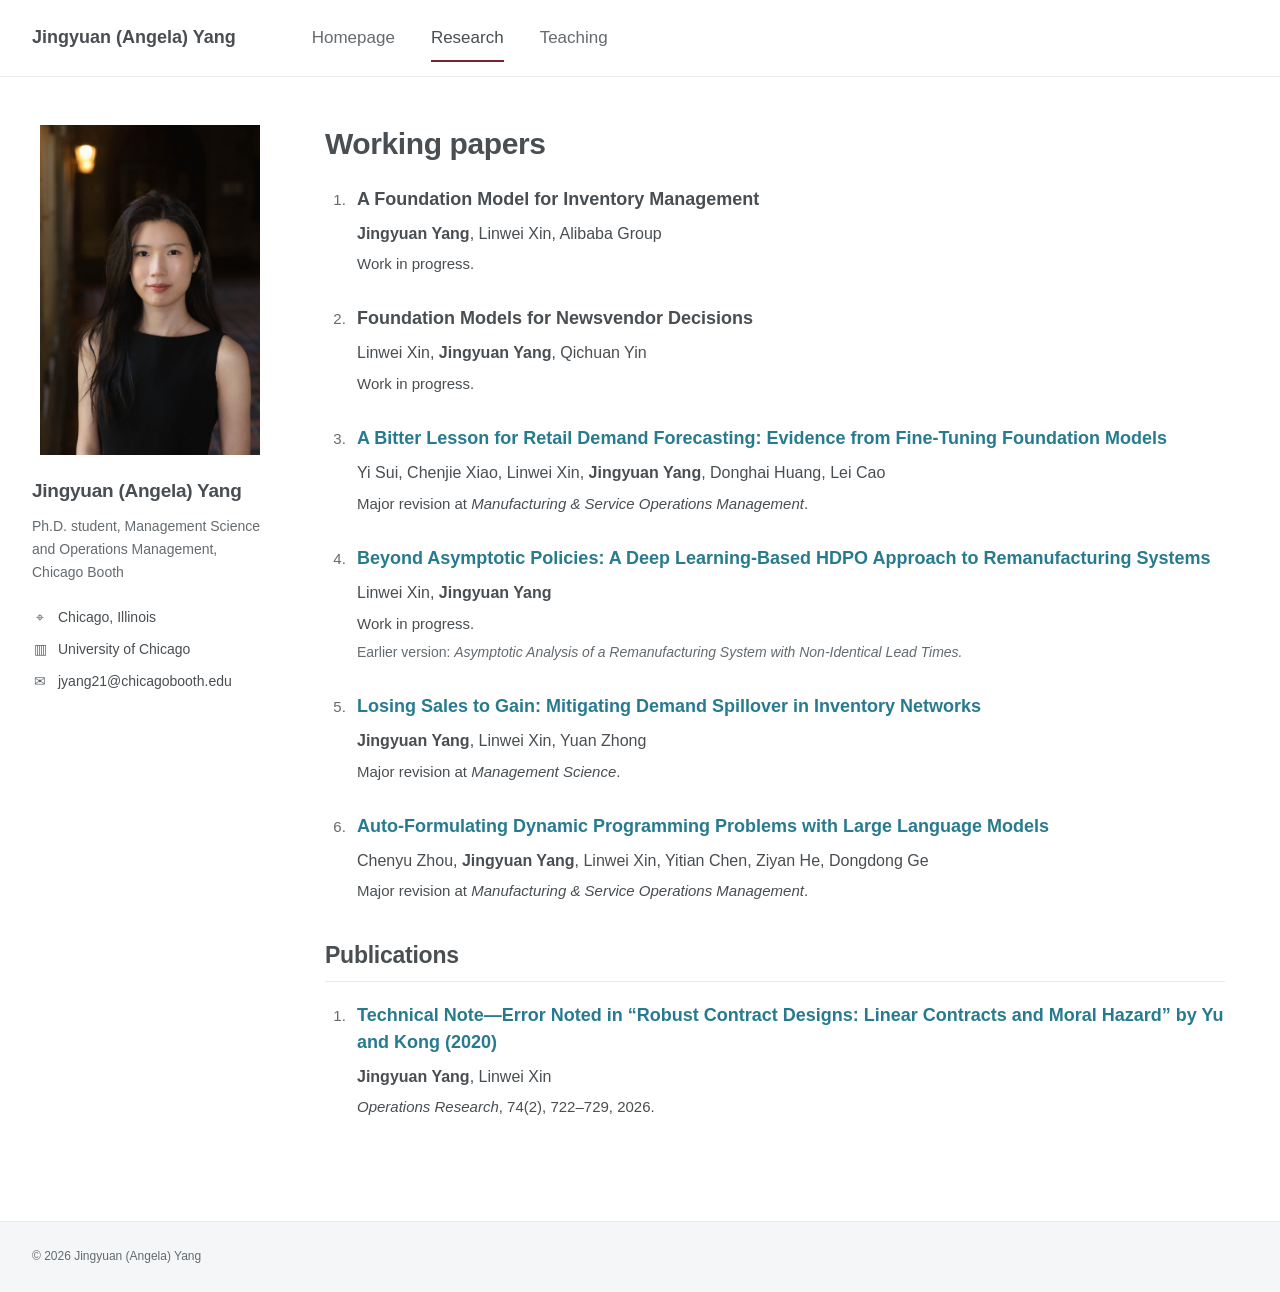
==== commit 9fc1ccb5: "Correct foundation model research title" ====
--- a/docs/research/index.html
+++ b/docs/research/index.html
@@ -1,7 +1,8 @@
 <!doctype html>
 <html lang="en"><head><meta charset="utf-8"><meta name="viewport" content="width=device-width, initial-scale=1">
+<meta name="google-site-verification" content="zZkEINzrYYxmoXLQg1P-2onjA52DxqIcVP84SFMLelA" />
 <title>Research | Jingyuan (Angela) Yang</title><meta name="description" content="Jingyuan (Angela) Yang, Ph.D. student at Chicago Booth. Research on AI for supply chains, foundation models for inventory decisions, stochastic modeling, optimization, and deep learning.">
 <link rel="canonical" href="https://angelaaa218.github.io/research/"><link rel="stylesheet" href="../assets/style.css"><link rel="icon" href="../assets/favicon.svg" type="image/svg+xml"></head>
 <body><a class="skip-link" href="#main">Skip to content</a><header class="masthead"><div class="masthead-inner"><a class="site-name" href="../">Jingyuan (Angela) Yang</a><nav aria-label="Main navigation"><a href="../">Homepage</a><a href="../research/" aria-current="page">Research</a><a href="../teaching/">Teaching</a></nav></div></header>
 <div class="layout"><aside class="profile" aria-label="Profile"><img class="portrait" src="../assets/portrait.jpg" alt="Jingyuan (Angela) Yang" width="3971" height="5957"><h2>Jingyuan (Angela) Yang</h2><p class="role">Ph.D. student, Management Science and Operations Management, Chicago Booth</p><ul class="profile-links"><li><span aria-hidden="true">⌖</span> Chicago, Illinois</li><li><span aria-hidden="true">▥</span> <a href="http://chicagobooth.edu/phd">University of Chicago</a></li><li><span aria-hidden="true">✉</span> <a href="mailto:jyang21@chicagobooth.edu">jyang21@chicagobooth.edu</a></li></ul></aside>
-<main id="main"><h1>Working papers</h1><ol class="papers"><li class="paper"><h3>A Foundation Mode for Inventory Management</h3><p class="authors"><strong>Jingyuan Yang</strong>, Linwei Xin, Alibaba Group</p><p class="status">Work in progress.</p></li><li class="paper"><h3>Foundation Models for Newsvendor Decisions</h3><p class="authors">Linwei Xin, <strong>Jingyuan Yang</strong>, Qichuan Yin</p><p class="status">Work in progress.</p></li><li class="paper"><h3><a href="https://papers.ssrn.com/sol3/papers.cfm?abstract_id=6788658">A Bitter Lesson for Retail Demand Forecasting: Evidence from Fine-Tuning Foundation Models</a></h3><p class="authors">Yi Sui, Chenjie Xiao, Linwei Xin, <strong>Jingyuan Yang</strong>, Donghai Huang, Lei Cao</p><p class="status">Major revision at <em>Manufacturing &amp; Service Operations Management</em>.</p></li><li class="paper"><h3><a href="https://papers.ssrn.com/sol3/papers.cfm?abstract_id=3760906">Beyond Asymptotic Policies: A Deep Learning-Based HDPO Approach to Remanufacturing Systems</a></h3><p class="authors">Linwei Xin, <strong>Jingyuan Yang</strong></p><p class="status">Work in progress.</p><p class="paper-note">Earlier version: <em>Asymptotic Analysis of a Remanufacturing System with Non-Identical Lead Times.</em></p></li><li class="paper"><h3><a href="https://papers.ssrn.com/sol3/papers.cfm?abstract_id=5291958">Losing Sales to Gain: Mitigating Demand Spillover in Inventory Networks</a></h3><p class="authors"><strong>Jingyuan Yang</strong>, Linwei Xin, Yuan Zhong</p><p class="status">Major revision at <em>Management Science</em>.</p></li><li class="paper"><h3><a href="https://papers.ssrn.com/sol3/papers.cfm?abstract_id=5350161">Auto-Formulating Dynamic Programming Problems with Large Language Models</a></h3><p class="authors">Chenyu Zhou, <strong>Jingyuan Yang</strong>, Linwei Xin, Yitian Chen, Ziyan He, Dongdong Ge</p><p class="status">Major revision at <em>Manufacturing &amp; Service Operations Management</em>.</p></li></ol><h2>Publications</h2><ol class="papers"><li class="paper"><h3><a href="https://papers.ssrn.com/sol3/papers.cfm?abstract_id=3895883">Technical Note—Error Noted in “Robust Contract Designs: Linear Contracts and Moral Hazard” by Yu and Kong (2020)</a></h3><p class="authors"><strong>Jingyuan Yang</strong>, Linwei Xin</p><p class="status"><em>Operations Research</em>, 74(2), 722–729, 2026.</p></li></ol></main></div><footer><div class="footer-inner"><span>© 2026 Jingyuan (Angela) Yang</span></div></footer><script src="../assets/analytics.js" data-project="13364396" data-security="10fe394c" defer></script></body></html>+<main id="main"><h1>Working papers</h1><ol class="papers"><li class="paper"><h3>A Foundation Model for Inventory Management</h3><p class="authors"><strong>Jingyuan Yang</strong>, Linwei Xin, Alibaba Group</p><p class="status">Work in progress.</p></li><li class="paper"><h3>Foundation Models for Newsvendor Decisions</h3><p class="authors">Linwei Xin, <strong>Jingyuan Yang</strong>, Qichuan Yin</p><p class="status">Work in progress.</p></li><li class="paper"><h3><a href="https://papers.ssrn.com/sol3/papers.cfm?abstract_id=6788658">A Bitter Lesson for Retail Demand Forecasting: Evidence from Fine-Tuning Foundation Models</a></h3><p class="authors">Yi Sui, Chenjie Xiao, Linwei Xin, <strong>Jingyuan Yang</strong>, Donghai Huang, Lei Cao</p><p class="status">Major revision at <em>Manufacturing &amp; Service Operations Management</em>.</p></li><li class="paper"><h3><a href="https://papers.ssrn.com/sol3/papers.cfm?abstract_id=3760906">Beyond Asymptotic Policies: A Deep Learning-Based HDPO Approach to Remanufacturing Systems</a></h3><p class="authors">Linwei Xin, <strong>Jingyuan Yang</strong></p><p class="status">Work in progress.</p><p class="paper-note">Earlier version: <em>Asymptotic Analysis of a Remanufacturing System with Non-Identical Lead Times.</em></p></li><li class="paper"><h3><a href="https://papers.ssrn.com/sol3/papers.cfm?abstract_id=5291958">Losing Sales to Gain: Mitigating Demand Spillover in Inventory Networks</a></h3><p class="authors"><strong>Jingyuan Yang</strong>, Linwei Xin, Yuan Zhong</p><p class="status">Major revision at <em>Management Science</em>.</p></li><li class="paper"><h3><a href="https://papers.ssrn.com/sol3/papers.cfm?abstract_id=5350161">Auto-Formulating Dynamic Programming Problems with Large Language Models</a></h3><p class="authors">Chenyu Zhou, <strong>Jingyuan Yang</strong>, Linwei Xin, Yitian Chen, Ziyan He, Dongdong Ge</p><p class="status">Major revision at <em>Manufacturing &amp; Service Operations Management</em>.</p></li></ol><h2>Publications</h2><ol class="papers"><li class="paper"><h3><a href="https://papers.ssrn.com/sol3/papers.cfm?abstract_id=3895883">Technical Note—Error Noted in “Robust Contract Designs: Linear Contracts and Moral Hazard” by Yu and Kong (2020)</a></h3><p class="authors"><strong>Jingyuan Yang</strong>, Linwei Xin</p><p class="status"><em>Operations Research</em>, 74(2), 722–729, 2026.</p></li></ol></main></div><footer><div class="footer-inner"><span>© 2026 Jingyuan (Angela) Yang</span></div></footer><script src="../assets/analytics.js" data-project="13364396" data-security="10fe394c" defer></script></body></html>
